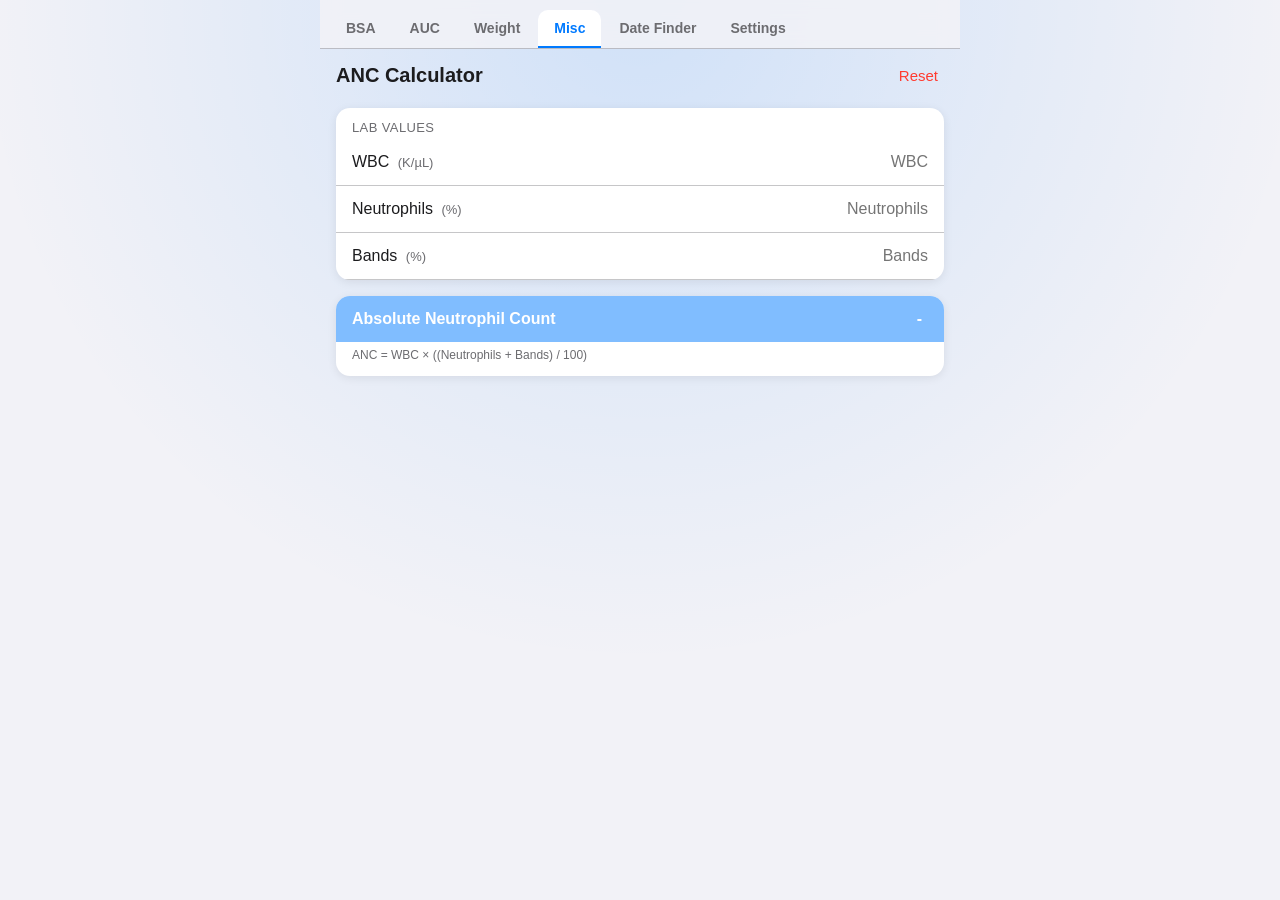
==== anc.html @ d6a299c2 "Replace per-page nav with a persistent horizontal tab bar; make BSA the default page - Full-viewport" ====
<!DOCTYPE html>
<html lang="en">
<head>
<meta charset="UTF-8">
<meta name="viewport" content="width=device-width, initial-scale=1.0">
<title>ANC Calculator - Onc Tools</title>
<link rel="stylesheet" href="css/style.css">
<script src="js/state.js"></script>
<script src="js/ui.js"></script>
<script>initChrome();</script>
</head>
<body>
<div class="page">
  <div id="pageHeader"></div>
  <main>
    <div class="card">
      <div class="card-header">Lab Values</div>

      <div class="field-row">
        <span class="field-label">WBC <span class="field-unit">(K/µL)</span></span>
        <div class="field-input-group"><input class="num-input" id="wbcInput" inputmode="decimal" placeholder="WBC"></div>
      </div>
      <div class="error-text" id="wbcError" hidden></div>

      <div class="field-row">
        <span class="field-label">Neutrophils <span class="field-unit">(%)</span></span>
        <div class="field-input-group"><input class="num-input" id="neutrophilsInput" inputmode="decimal" placeholder="Neutrophils"></div>
      </div>
      <div class="error-text" id="neutrophilsError" hidden></div>

      <div class="field-row">
        <span class="field-label">Bands <span class="field-unit">(%)</span></span>
        <div class="field-input-group"><input class="num-input" id="bandsInput" inputmode="decimal" placeholder="Bands"></div>
      </div>
      <div class="error-text" id="bandsError" hidden></div>

      <div class="warning-text" id="totalWarning" hidden></div>
      <div class="hint-text" id="totalHint" hidden></div>
    </div>

    <div class="card">
      <div class="result-row">
        <span>Absolute Neutrophil Count</span>
        <span class="value"><span id="ancValue">-</span><span class="unit" id="ancUnit"></span></span>
      </div>
      <div class="card-footer">ANC = WBC × ((Neutrophils + Bands) / 100)</div>
    </div>
  </main>
</div>

<script>
renderHeader(document.getElementById('pageHeader'), {
  active: 'misc',
  title: 'ANC Calculator',
  onReset: () => {}
});

const wbcInput = document.getElementById('wbcInput');
const neutrophilsInput = document.getElementById('neutrophilsInput');
const bandsInput = document.getElementById('bandsInput');
const wbcError = document.getElementById('wbcError');
const neutrophilsError = document.getElementById('neutrophilsError');
const bandsError = document.getElementById('bandsError');
const totalWarning = document.getElementById('totalWarning');
const totalHint = document.getElementById('totalHint');
const ancValue = document.getElementById('ancValue');
const ancUnit = document.getElementById('ancUnit');

let wbc = null, neutrophils = null, bands = null;

function validateTotal() {
  if (neutrophils !== null && bands !== null) {
    const total = neutrophils + bands;
    if (total > 100) {
      setError(totalWarning, 'Total (Neutrophils + Bands) cannot exceed 100%');
      totalHint.hidden = true;
    } else {
      totalWarning.hidden = true;
      totalHint.hidden = false;
      totalHint.textContent = `Total: ${total.toFixed(0)}%`;
    }
  } else {
    totalWarning.hidden = true;
    totalHint.hidden = true;
  }
}

function recalc() {
  if (wbc !== null && neutrophils !== null && bands !== null) {
    ancValue.textContent = Formulas.anc(wbc, neutrophils, bands).toFixed(2);
    ancUnit.textContent = ' K/µL';
  } else {
    ancValue.textContent = '-';
    ancUnit.textContent = '';
  }
}

wbcInput.addEventListener('input', () => {
  wbc = parseNum(wbcInput.value);
  const v = wbc ?? 0;
  if (v < 0) setError(wbcError, 'WBC cannot be negative');
  else if (v > 100) setError(wbcError, 'Please verify WBC value');
  else setError(wbcError, null);
  recalc();
});

neutrophilsInput.addEventListener('input', () => {
  neutrophils = parseNum(neutrophilsInput.value);
  const v = neutrophils ?? 0;
  if (v < 0) setError(neutrophilsError, 'Neutrophils cannot be negative');
  else if (v > 100) setError(neutrophilsError, 'Neutrophils cannot exceed 100%');
  else setError(neutrophilsError, null);
  validateTotal();
  recalc();
});

bandsInput.addEventListener('input', () => {
  bands = parseNum(bandsInput.value);
  const v = bands ?? 0;
  if (v < 0) setError(bandsError, 'Bands cannot be negative');
  else if (v > 100) setError(bandsError, 'Bands cannot exceed 100%');
  else setError(bandsError, null);
  validateTotal();
  recalc();
});
</script>
</body>
</html>
---- css/style.css ----
:root {
  --accent: #007AFF;
  --bg: #f2f2f7;
  --surface: #ffffff;
  --surface-2: #ffffff;
  --text: #1c1c1e;
  --text-secondary: #6c6c70;
  --border: rgba(60, 60, 67, 0.29);
  --danger: #ff3b30;
  --warning: #ff9500;
  --shadow: rgba(0, 0, 0, 0.08);
}

@media (prefers-color-scheme: dark) {
  :root:not([data-theme="light"]) {
    --bg: #000000;
    --surface: #1c1c1e;
    --surface-2: #2c2c2e;
    --text: #f2f2f7;
    --text-secondary: #98989f;
    --border: rgba(84, 84, 88, 0.6);
    --shadow: rgba(0, 0, 0, 0.4);
  }
}

:root[data-theme="dark"] {
  --bg: #000000;
  --surface: #1c1c1e;
  --surface-2: #2c2c2e;
  --text: #f2f2f7;
  --text-secondary: #98989f;
  --border: rgba(84, 84, 88, 0.6);
  --shadow: rgba(0, 0, 0, 0.4);
}

* { box-sizing: border-box; }

html {
  min-height: 100%;
  background:
    radial-gradient(circle at 50% 0%, color-mix(in srgb, var(--accent) 14%, transparent), transparent 60%) fixed,
    var(--bg);
}

body {
  margin: 0;
  padding: 0;
  min-height: 100vh;
  color: var(--text);
  font-family: -apple-system, BlinkMacSystemFont, "Segoe UI", Roboto, Helvetica, Arial, sans-serif;
}

.page {
  max-width: 640px;
  margin: 0 auto;
  min-height: 100vh;
  padding: 0 0 48px;
}

.tabbar {
  display: flex;
  overflow-x: auto;
  scrollbar-width: none;
  gap: 2px;
  padding: 10px 10px 0;
  position: sticky;
  top: 0;
  z-index: 10;
  background: color-mix(in srgb, var(--bg) 85%, transparent);
  backdrop-filter: blur(10px);
  border-bottom: 1px solid var(--border);
}

.tabbar::-webkit-scrollbar { display: none; }

.tab {
  flex: 0 0 auto;
  padding: 10px 16px;
  font-size: 14px;
  font-weight: 600;
  color: var(--text-secondary);
  text-decoration: none;
  white-space: nowrap;
  border-radius: 10px 10px 0 0;
  border-bottom: 2px solid transparent;
}

.tab.active {
  color: var(--accent);
  background: var(--surface);
  border-bottom: 2px solid var(--accent);
}

.subheader {
  display: flex;
  align-items: center;
  justify-content: space-between;
  gap: 8px;
  padding: 14px 16px 4px;
}

.subheader h1 {
  font-size: 20px;
  font-weight: 700;
  margin: 0;
}

.subheader .reset-btn {
  color: var(--danger);
  background: none;
  border: none;
  font-size: 15px;
  cursor: pointer;
  padding: 4px 6px;
  flex: 0 0 auto;
}

main {
  padding: 16px;
}

.card {
  background: var(--surface);
  border-radius: 14px;
  box-shadow: 0 2px 10px var(--shadow);
  margin-bottom: 16px;
  overflow: hidden;
}

.card-header {
  font-size: 13px;
  text-transform: uppercase;
  letter-spacing: 0.03em;
  color: var(--text-secondary);
  padding: 12px 16px 4px;
}

.card-footer {
  font-size: 12px;
  color: var(--text-secondary);
  padding: 6px 16px 14px;
}

.field-block {
  padding: 10px 16px;
  border-bottom: 1px solid var(--border);
}

.field-block:last-child { border-bottom: none; }

.field-row {
  display: flex;
  align-items: center;
  justify-content: space-between;
  gap: 10px;
  padding: 10px 16px;
  border-bottom: 1px solid var(--border);
}

.field-block .field-row {
  padding: 0;
  border-bottom: none;
}

.card > .field-row:last-child,
.card > a:last-child .field-row {
  border-bottom: none;
}

.field-label {
  font-size: 16px;
  white-space: nowrap;
}

.field-unit {
  color: var(--text-secondary);
  font-size: 13px;
  margin-left: 4px;
}

.field-input-group {
  display: flex;
  align-items: center;
  gap: 8px;
}

.num-input {
  width: 100px;
  text-align: right;
  font-size: 16px;
  border: none;
  background: transparent;
  color: var(--text);
  padding: 4px 0;
  font-variant-numeric: tabular-nums;
}

.num-input:focus { outline: none; }

.text-input {
  border: none;
  background: transparent;
  color: var(--text);
  font-size: 16px;
  padding: 4px 0;
}

.toggle-btn {
  min-width: 64px;
  padding: 6px 12px;
  border-radius: 8px;
  border: none;
  background: color-mix(in srgb, var(--accent) 12%, transparent);
  color: var(--accent);
  font-size: 14px;
  font-weight: 600;
  cursor: pointer;
}

.toggle-btn.imperial {
  background: color-mix(in srgb, var(--danger) 40%, transparent);
  color: #ffffff;
}

.result-row {
  display: flex;
  align-items: baseline;
  justify-content: space-between;
  padding: 14px 16px;
  background: color-mix(in srgb, var(--accent) 50%, var(--surface));
  font-weight: 700;
  color: #ffffff;
}

.result-row .value {
  display: flex;
  align-items: baseline;
  gap: 6px;
}

.result-row .unit {
  font-weight: 400;
  font-size: 13px;
  opacity: 0.85;
}

.result-row .placeholder {
  font-weight: 300;
  opacity: 0.8;
}

.error-text {
  color: var(--danger);
  font-size: 12px;
  padding: 2px 16px 6px;
}

.warning-text {
  color: var(--warning);
  font-size: 12px;
  font-weight: 600;
  padding: 2px 16px 6px;
}

.hint-text {
  color: var(--text-secondary);
  font-size: 12px;
  padding: 2px 16px 6px;
}

.calc-row {
  display: flex;
  align-items: center;
  gap: 6px;
  padding: 14px 16px;
  flex-wrap: nowrap;
}

.calc-row .op {
  color: var(--text-secondary);
}

.calc-row .num-input {
  width: 80px;
  text-align: center;
  font-weight: 700;
}

.calc-row .result {
  margin-left: auto;
  font-weight: 700;
  white-space: nowrap;
}

.segmented {
  display: flex;
  gap: 8px;
  padding: 12px 16px;
}

.segmented button {
  flex: 1;
  padding: 10px 0;
  border-radius: 8px;
  border: none;
  background: var(--surface-2);
  color: var(--text);
  font-size: 14px;
  font-weight: 600;
  cursor: pointer;
}

.segmented button.active {
  background: var(--accent);
  color: #ffffff;
}

.link-row {
  display: block;
  padding: 14px 16px;
  border-bottom: 1px solid var(--border);
  color: var(--text);
  text-decoration: none;
  font-size: 16px;
}

.link-row:last-child { border-bottom: none; }

.link-row:active { background: var(--surface-2); }

.color-swatches {
  display: flex;
  flex-wrap: wrap;
  gap: 10px;
  padding: 12px 16px;
}

.swatch {
  width: 34px;
  height: 34px;
  border-radius: 50%;
  border: 2px solid transparent;
  cursor: pointer;
}

.swatch.selected {
  border-color: var(--text);
}

select.pill-select {
  border: none;
  background: color-mix(in srgb, var(--accent) 12%, transparent);
  color: var(--accent);
  font-weight: 600;
  font-size: 14px;
  padding: 6px 10px;
  border-radius: 8px;
}

.date-picker-input {
  width: 100%;
  padding: 8px;
  font-size: 16px;
  border-radius: 10px;
  border: 1px solid var(--border);
  background: var(--surface-2);
  color: var(--text);
}

.date-result {
  border-radius: 12px;
  padding: 16px;
  background: color-mix(in srgb, var(--accent) 65%, var(--surface));
  color: #ffffff;
  margin-bottom: 16px;
}

.date-result .day {
  font-size: 20px;
  font-weight: 700;
  display: block;
  margin-bottom: 4px;
}

.date-result .datetime {
  font-size: 26px;
  font-weight: 600;
  display: flex;
  justify-content: space-between;
}

.date-sentence {
  text-align: center;
  color: var(--text-secondary);
  font-size: 14px;
  padding: 0 16px 12px;
}

.disclaimer {
  font-size: 11px;
  color: var(--text-secondary);
  text-align: center;
  padding: 24px 24px 8px;
  line-height: 1.5;
}
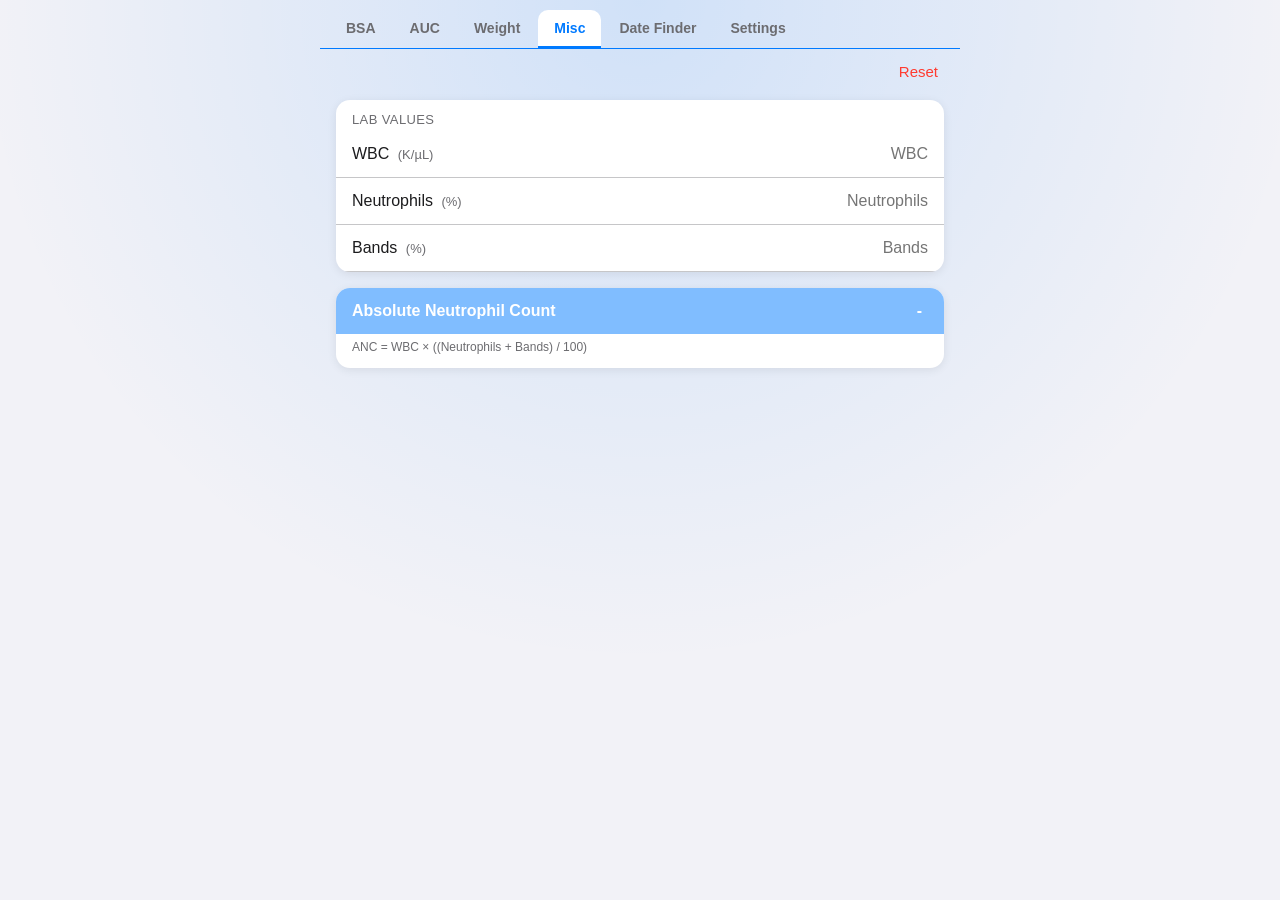
==== commit 850f4c5e: "Drop redundant page titles now that the active tab identifies the page renderHeader() no longer rend" ====
--- a/anc.html
+++ b/anc.html
@@ -51,7 +51,6 @@
 <script>
 renderHeader(document.getElementById('pageHeader'), {
   active: 'misc',
-  title: 'ANC Calculator',
   onReset: () => {}
 });
 
--- a/css/style.css
+++ b/css/style.css
@@ -57,6 +57,10 @@
   padding: 0 0 48px;
 }
 
+#pageHeader {
+  display: contents;
+}
+
 .tabbar {
   display: flex;
   overflow-x: auto;
@@ -66,9 +70,10 @@
   position: sticky;
   top: 0;
   z-index: 10;
-  background: color-mix(in srgb, var(--bg) 85%, transparent);
-  backdrop-filter: blur(10px);
-  border-bottom: 1px solid var(--border);
+  background:
+    radial-gradient(circle at 50% 0%, color-mix(in srgb, var(--accent) 14%, transparent), transparent 60%) fixed,
+    var(--bg);
+  border-bottom: 1px solid var(--accent);
 }
 
 .tabbar::-webkit-scrollbar { display: none; }
@@ -94,15 +99,9 @@
 .subheader {
   display: flex;
   align-items: center;
-  justify-content: space-between;
+  justify-content: flex-end;
   gap: 8px;
-  padding: 14px 16px 4px;
-}
-
-.subheader h1 {
-  font-size: 20px;
-  font-weight: 700;
-  margin: 0;
+  padding: 10px 16px 0;
 }
 
 .subheader .reset-btn {
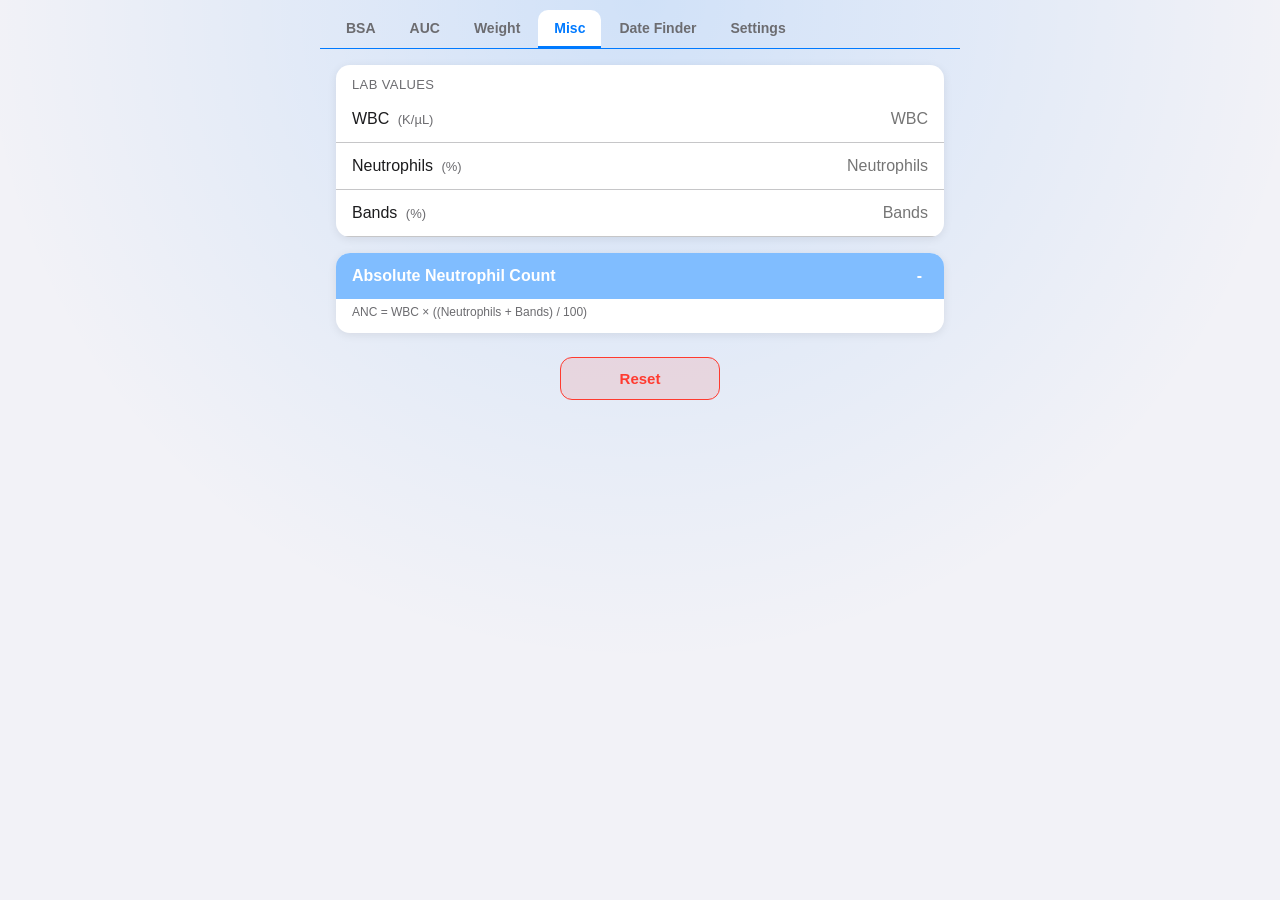
==== commit 81472bb1: "Move Reset to the bottom of each page and style it as a real button Reset now renders in a centered " ====
--- a/anc.html
+++ b/anc.html
@@ -45,14 +45,13 @@
       </div>
       <div class="card-footer">ANC = WBC × ((Neutrophils + Bands) / 100)</div>
     </div>
+    <div id="resetContainer"></div>
   </main>
 </div>
 
 <script>
-renderHeader(document.getElementById('pageHeader'), {
-  active: 'misc',
-  onReset: () => {}
-});
+renderHeader(document.getElementById('pageHeader'), { active: 'misc' });
+renderResetButton(document.getElementById('resetContainer'), () => {});
 
 const wbcInput = document.getElementById('wbcInput');
 const neutrophilsInput = document.getElementById('neutrophilsInput');
--- a/css/style.css
+++ b/css/style.css
@@ -96,22 +96,26 @@
   border-bottom: 2px solid var(--accent);
 }
 
-.subheader {
-  display: flex;
-  align-items: center;
-  justify-content: flex-end;
-  gap: 8px;
-  padding: 10px 16px 0;
-}
-
-.subheader .reset-btn {
+.reset-bar {
+  display: flex;
+  justify-content: center;
+  padding: 8px 16px 24px;
+}
+
+.btn-reset {
+  min-width: 160px;
+  padding: 12px 28px;
+  border-radius: 12px;
+  border: 1px solid var(--danger);
+  background: color-mix(in srgb, var(--danger) 12%, transparent);
   color: var(--danger);
-  background: none;
-  border: none;
   font-size: 15px;
+  font-weight: 600;
   cursor: pointer;
-  padding: 4px 6px;
-  flex: 0 0 auto;
+}
+
+.btn-reset:active {
+  background: color-mix(in srgb, var(--danger) 24%, transparent);
 }
 
 main {
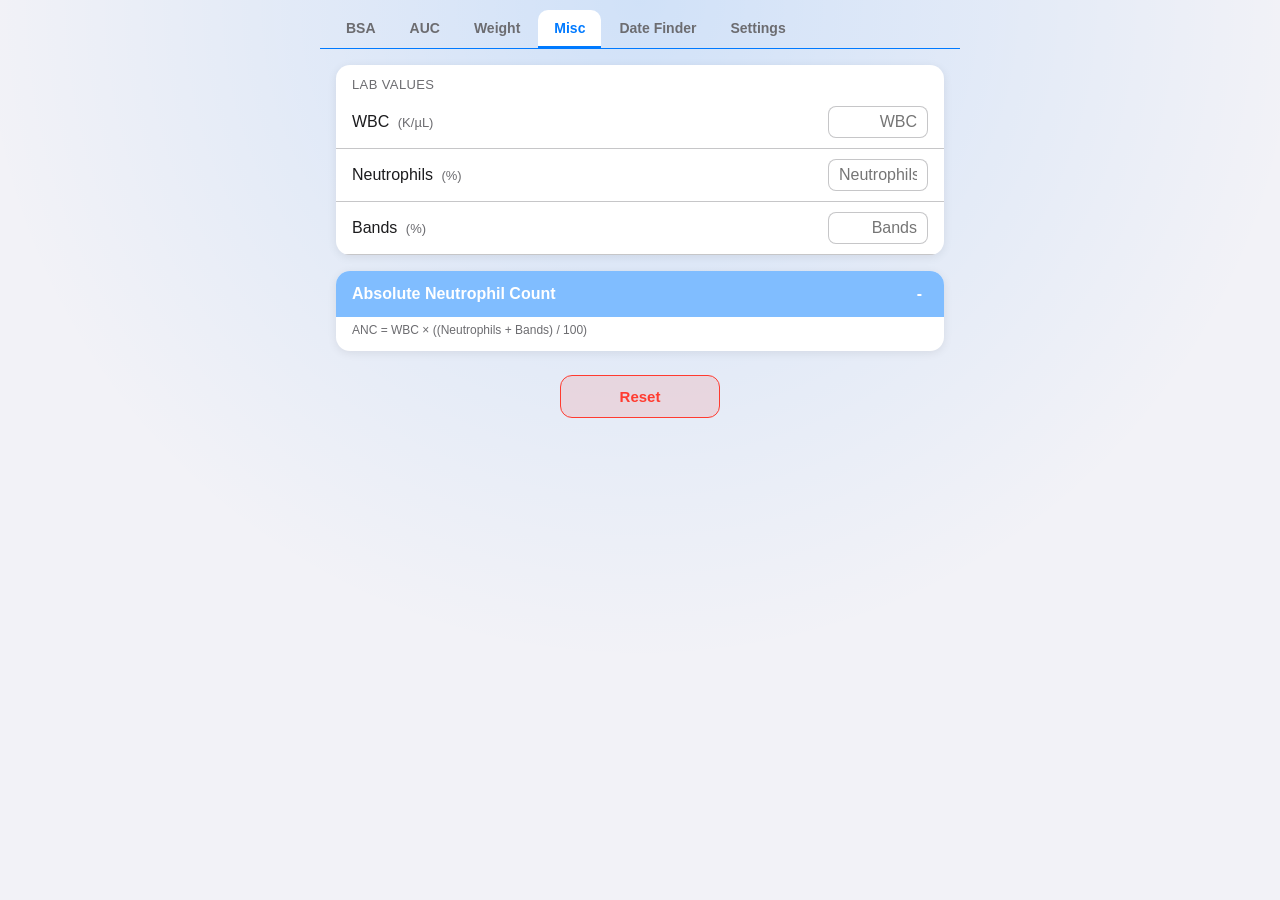
==== commit 29810672: "Misc page: list ANC, Corrected Calcium, and CrCl/eGFR in one accordion card Extracted the three calc" ====
--- a/anc.html
+++ b/anc.html
@@ -7,44 +7,14 @@
 <link rel="stylesheet" href="css/style.css">
 <script src="js/state.js"></script>
 <script src="js/ui.js"></script>
+<script src="js/calculators.js"></script>
 <script>initChrome();</script>
 </head>
 <body>
 <div class="page">
   <div id="pageHeader"></div>
   <main>
-    <div class="card">
-      <div class="card-header">Lab Values</div>
-
-      <div class="field-row">
-        <span class="field-label">WBC <span class="field-unit">(K/µL)</span></span>
-        <div class="field-input-group"><input class="num-input" id="wbcInput" inputmode="decimal" placeholder="WBC"></div>
-      </div>
-      <div class="error-text" id="wbcError" hidden></div>
-
-      <div class="field-row">
-        <span class="field-label">Neutrophils <span class="field-unit">(%)</span></span>
-        <div class="field-input-group"><input class="num-input" id="neutrophilsInput" inputmode="decimal" placeholder="Neutrophils"></div>
-      </div>
-      <div class="error-text" id="neutrophilsError" hidden></div>
-
-      <div class="field-row">
-        <span class="field-label">Bands <span class="field-unit">(%)</span></span>
-        <div class="field-input-group"><input class="num-input" id="bandsInput" inputmode="decimal" placeholder="Bands"></div>
-      </div>
-      <div class="error-text" id="bandsError" hidden></div>
-
-      <div class="warning-text" id="totalWarning" hidden></div>
-      <div class="hint-text" id="totalHint" hidden></div>
-    </div>
-
-    <div class="card">
-      <div class="result-row">
-        <span>Absolute Neutrophil Count</span>
-        <span class="value"><span id="ancValue">-</span><span class="unit" id="ancUnit"></span></span>
-      </div>
-      <div class="card-footer">ANC = WBC × ((Neutrophils + Bands) / 100)</div>
-    </div>
+    <div id="ancContainer"></div>
     <div id="resetContainer"></div>
   </main>
 </div>
@@ -52,75 +22,7 @@
 <script>
 renderHeader(document.getElementById('pageHeader'), { active: 'misc' });
 renderResetButton(document.getElementById('resetContainer'), () => {});
-
-const wbcInput = document.getElementById('wbcInput');
-const neutrophilsInput = document.getElementById('neutrophilsInput');
-const bandsInput = document.getElementById('bandsInput');
-const wbcError = document.getElementById('wbcError');
-const neutrophilsError = document.getElementById('neutrophilsError');
-const bandsError = document.getElementById('bandsError');
-const totalWarning = document.getElementById('totalWarning');
-const totalHint = document.getElementById('totalHint');
-const ancValue = document.getElementById('ancValue');
-const ancUnit = document.getElementById('ancUnit');
-
-let wbc = null, neutrophils = null, bands = null;
-
-function validateTotal() {
-  if (neutrophils !== null && bands !== null) {
-    const total = neutrophils + bands;
-    if (total > 100) {
-      setError(totalWarning, 'Total (Neutrophils + Bands) cannot exceed 100%');
-      totalHint.hidden = true;
-    } else {
-      totalWarning.hidden = true;
-      totalHint.hidden = false;
-      totalHint.textContent = `Total: ${total.toFixed(0)}%`;
-    }
-  } else {
-    totalWarning.hidden = true;
-    totalHint.hidden = true;
-  }
-}
-
-function recalc() {
-  if (wbc !== null && neutrophils !== null && bands !== null) {
-    ancValue.textContent = Formulas.anc(wbc, neutrophils, bands).toFixed(2);
-    ancUnit.textContent = ' K/µL';
-  } else {
-    ancValue.textContent = '-';
-    ancUnit.textContent = '';
-  }
-}
-
-wbcInput.addEventListener('input', () => {
-  wbc = parseNum(wbcInput.value);
-  const v = wbc ?? 0;
-  if (v < 0) setError(wbcError, 'WBC cannot be negative');
-  else if (v > 100) setError(wbcError, 'Please verify WBC value');
-  else setError(wbcError, null);
-  recalc();
-});
-
-neutrophilsInput.addEventListener('input', () => {
-  neutrophils = parseNum(neutrophilsInput.value);
-  const v = neutrophils ?? 0;
-  if (v < 0) setError(neutrophilsError, 'Neutrophils cannot be negative');
-  else if (v > 100) setError(neutrophilsError, 'Neutrophils cannot exceed 100%');
-  else setError(neutrophilsError, null);
-  validateTotal();
-  recalc();
-});
-
-bandsInput.addEventListener('input', () => {
-  bands = parseNum(bandsInput.value);
-  const v = bands ?? 0;
-  if (v < 0) setError(bandsError, 'Bands cannot be negative');
-  else if (v > 100) setError(bandsError, 'Bands cannot exceed 100%');
-  else setError(bandsError, null);
-  validateTotal();
-  recalc();
-});
+renderANCCalculator(document.getElementById('ancContainer'));
 </script>
 </body>
 </html>
--- a/css/style.css
+++ b/css/style.css
@@ -170,6 +170,15 @@
   border-bottom: none;
 }
 
+.field-row.no-divider {
+  border-bottom: none;
+}
+
+.card.no-dividers .field-row,
+.card.no-dividers .field-block {
+  border-bottom: none;
+}
+
 .field-label {
   font-size: 16px;
   white-space: nowrap;
@@ -191,21 +200,31 @@
   width: 100px;
   text-align: right;
   font-size: 16px;
-  border: none;
-  background: transparent;
-  color: var(--text);
-  padding: 4px 0;
+  border: 1px solid var(--border);
+  border-radius: 8px;
+  background: var(--surface-2);
+  color: var(--text);
+  padding: 6px 10px;
   font-variant-numeric: tabular-nums;
 }
 
-.num-input:focus { outline: none; }
+.num-input:focus {
+  outline: none;
+  border-color: var(--accent);
+}
 
 .text-input {
-  border: none;
-  background: transparent;
+  border: 1px solid var(--border);
+  border-radius: 8px;
+  background: var(--surface-2);
   color: var(--text);
   font-size: 16px;
-  padding: 4px 0;
+  padding: 6px 10px;
+}
+
+.text-input:focus {
+  outline: none;
+  border-color: var(--accent);
 }
 
 .toggle-btn {
@@ -225,6 +244,12 @@
   color: #ffffff;
 }
 
+.toggle-btn.static {
+  display: inline-block;
+  text-align: center;
+  cursor: default;
+}
+
 .result-row {
   display: flex;
   align-items: baseline;
@@ -284,7 +309,8 @@
 }
 
 .calc-row .num-input {
-  width: 80px;
+  width: 96px;
+  padding: 6px 6px;
   text-align: center;
   font-weight: 700;
 }
@@ -318,6 +344,27 @@
   color: #ffffff;
 }
 
+.segmented-inline {
+  display: flex;
+  gap: 6px;
+}
+
+.segmented-inline button {
+  padding: 6px 10px;
+  border-radius: 8px;
+  border: none;
+  background: var(--surface-2);
+  color: var(--text);
+  font-size: 13px;
+  font-weight: 600;
+  cursor: pointer;
+}
+
+.segmented-inline button.active {
+  background: var(--accent);
+  color: #ffffff;
+}
+
 .link-row {
   display: block;
   padding: 14px 16px;
@@ -330,6 +377,48 @@
 .link-row:last-child { border-bottom: none; }
 
 .link-row:active { background: var(--surface-2); }
+
+.accordion-item {
+  border-bottom: 1px solid var(--border);
+}
+
+.accordion-item:last-child {
+  border-bottom: none;
+}
+
+.accordion-toggle {
+  display: flex;
+  align-items: center;
+  justify-content: space-between;
+  width: 100%;
+  padding: 14px 16px;
+  border: none;
+  background: none;
+  color: var(--text);
+  font-size: 16px;
+  font-family: inherit;
+  text-align: left;
+  cursor: pointer;
+}
+
+.accordion-toggle:active {
+  background: var(--surface-2);
+}
+
+.accordion-toggle .chevron {
+  color: var(--text-secondary);
+  font-size: 18px;
+  transition: transform 0.15s ease;
+}
+
+.accordion-toggle[aria-expanded="true"] .chevron {
+  transform: rotate(90deg);
+  color: var(--accent);
+}
+
+.accordion-panel {
+  padding-bottom: 8px;
+}
 
 .color-swatches {
   display: flex;
@@ -399,6 +488,14 @@
   padding: 0 16px 12px;
 }
 
+.formula-note {
+  font-size: 12px;
+  color: var(--text-secondary);
+  text-align: center;
+  padding: 4px 24px 8px;
+  margin: 0;
+}
+
 .disclaimer {
   font-size: 11px;
   color: var(--text-secondary);
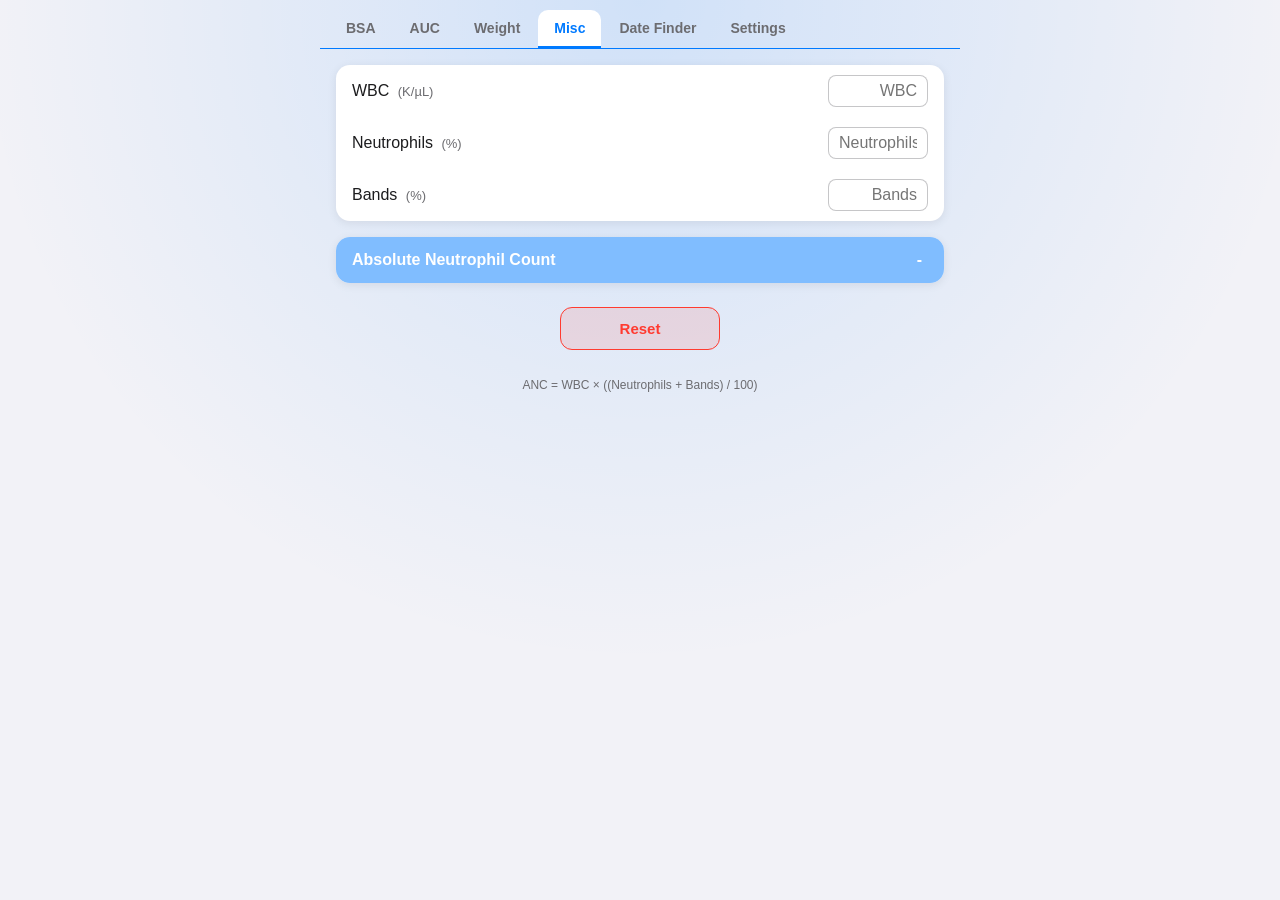
==== commit 33865bab: "Make ANC/Calcium/CrCl-eGFR match the BSA/AUC visual style - Dropped the "Lab Values"/"Patient Inform" ====
--- a/anc.html
+++ b/anc.html
@@ -16,6 +16,7 @@
   <main>
     <div id="ancContainer"></div>
     <div id="resetContainer"></div>
+    <p class="formula-note">ANC = WBC × ((Neutrophils + Bands) / 100)</p>
   </main>
 </div>
 
--- a/css/style.css
+++ b/css/style.css
@@ -378,46 +378,35 @@
 
 .link-row:active { background: var(--surface-2); }
 
-.accordion-item {
+.subtabbar {
+  display: flex;
+  overflow-x: auto;
+  scrollbar-width: none;
+  gap: 2px;
+  padding: 12px 10px 0;
   border-bottom: 1px solid var(--border);
 }
 
-.accordion-item:last-child {
-  border-bottom: none;
-}
-
-.accordion-toggle {
-  display: flex;
-  align-items: center;
-  justify-content: space-between;
-  width: 100%;
-  padding: 14px 16px;
+.subtabbar::-webkit-scrollbar { display: none; }
+
+.subtab {
+  flex: 0 0 auto;
+  padding: 8px 14px;
   border: none;
   background: none;
-  color: var(--text);
-  font-size: 16px;
+  border-radius: 8px 8px 0 0;
+  border-bottom: 2px solid transparent;
+  color: var(--text-secondary);
+  font-size: 13px;
+  font-weight: 600;
   font-family: inherit;
-  text-align: left;
-  cursor: pointer;
-}
-
-.accordion-toggle:active {
-  background: var(--surface-2);
-}
-
-.accordion-toggle .chevron {
-  color: var(--text-secondary);
-  font-size: 18px;
-  transition: transform 0.15s ease;
-}
-
-.accordion-toggle[aria-expanded="true"] .chevron {
-  transform: rotate(90deg);
+  cursor: pointer;
+}
+
+.subtab.active {
   color: var(--accent);
-}
-
-.accordion-panel {
-  padding-bottom: 8px;
+  background: var(--surface);
+  border-bottom: 2px solid var(--accent);
 }
 
 .color-swatches {
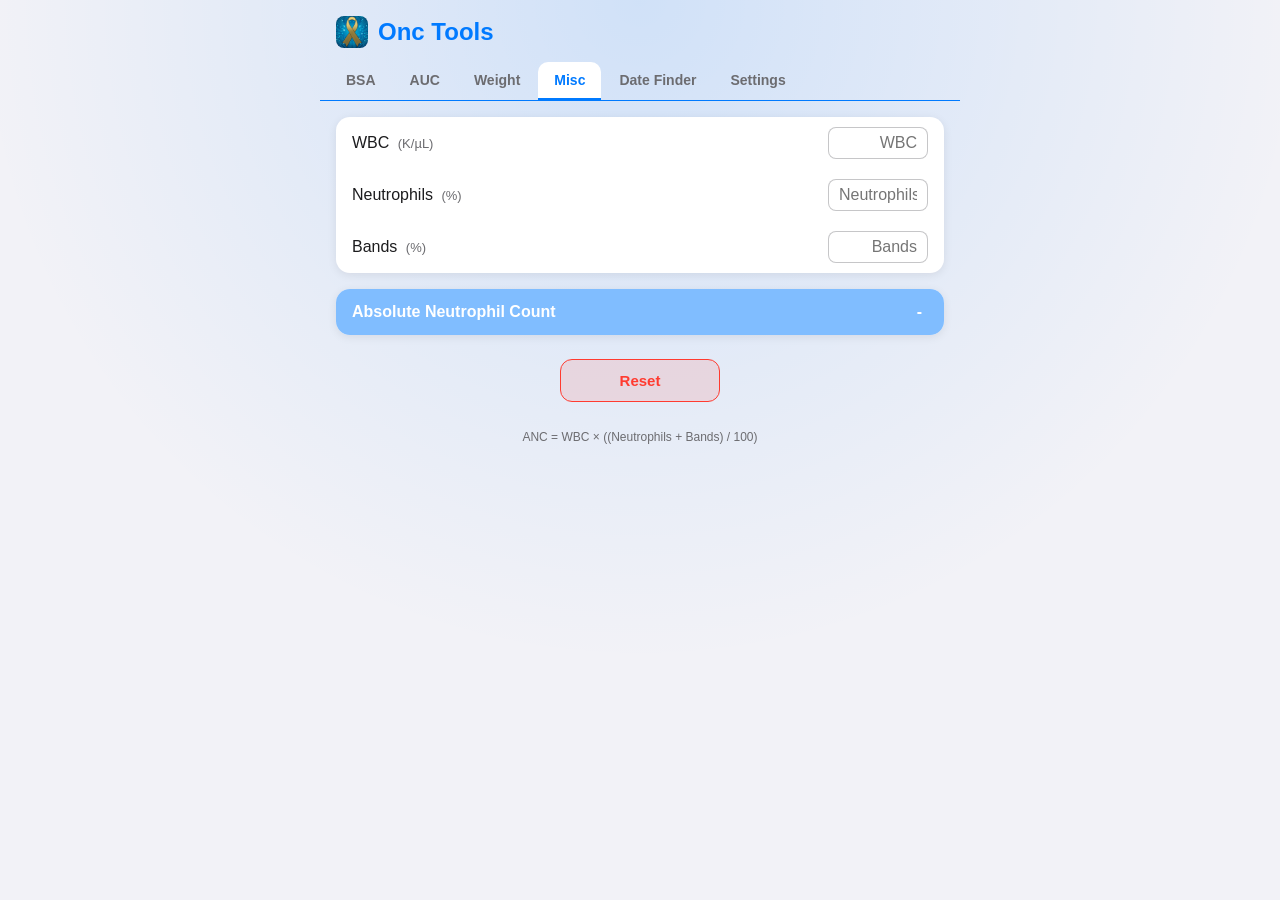
==== commit b0b2628c: "Add favicon and iOS home-screen support Generated favicon-32.png and apple-touch-icon.png (180x180) " ====
--- a/anc.html
+++ b/anc.html
@@ -5,6 +5,10 @@
 <meta name="viewport" content="width=device-width, initial-scale=1.0">
 <title>ANC Calculator - Onc Tools</title>
 <link rel="stylesheet" href="css/style.css">
+<link rel="icon" type="image/png" href="img/favicon-32.png">
+<link rel="apple-touch-icon" href="img/apple-touch-icon.png">
+<meta name="apple-mobile-web-app-capable" content="yes">
+<meta name="apple-mobile-web-app-title" content="Onc Tools">
 <script src="js/state.js"></script>
 <script src="js/ui.js"></script>
 <script src="js/calculators.js"></script>
--- a/css/style.css
+++ b/css/style.css
@@ -61,6 +61,24 @@
   display: contents;
 }
 
+.site-title {
+  display: flex;
+  align-items: center;
+  gap: 10px;
+  padding: 16px 16px 4px;
+  font-size: 24px;
+  font-weight: 800;
+  color: var(--accent);
+}
+
+.site-logo {
+  width: 32px;
+  height: 32px;
+  border-radius: 8px;
+  object-fit: cover;
+  flex: 0 0 auto;
+}
+
 .tabbar {
   display: flex;
   overflow-x: auto;
@@ -454,27 +472,21 @@
   background: color-mix(in srgb, var(--accent) 65%, var(--surface));
   color: #ffffff;
   margin-bottom: 16px;
+  text-align: center;
 }
 
 .date-result .day {
-  font-size: 20px;
+  display: block;
+  font-size: 15px;
+  font-weight: 600;
+  opacity: 0.9;
+  margin-bottom: 4px;
+}
+
+.date-result .date {
+  display: block;
+  font-size: 24px;
   font-weight: 700;
-  display: block;
-  margin-bottom: 4px;
-}
-
-.date-result .datetime {
-  font-size: 26px;
-  font-weight: 600;
-  display: flex;
-  justify-content: space-between;
-}
-
-.date-sentence {
-  text-align: center;
-  color: var(--text-secondary);
-  font-size: 14px;
-  padding: 0 16px 12px;
 }
 
 .formula-note {
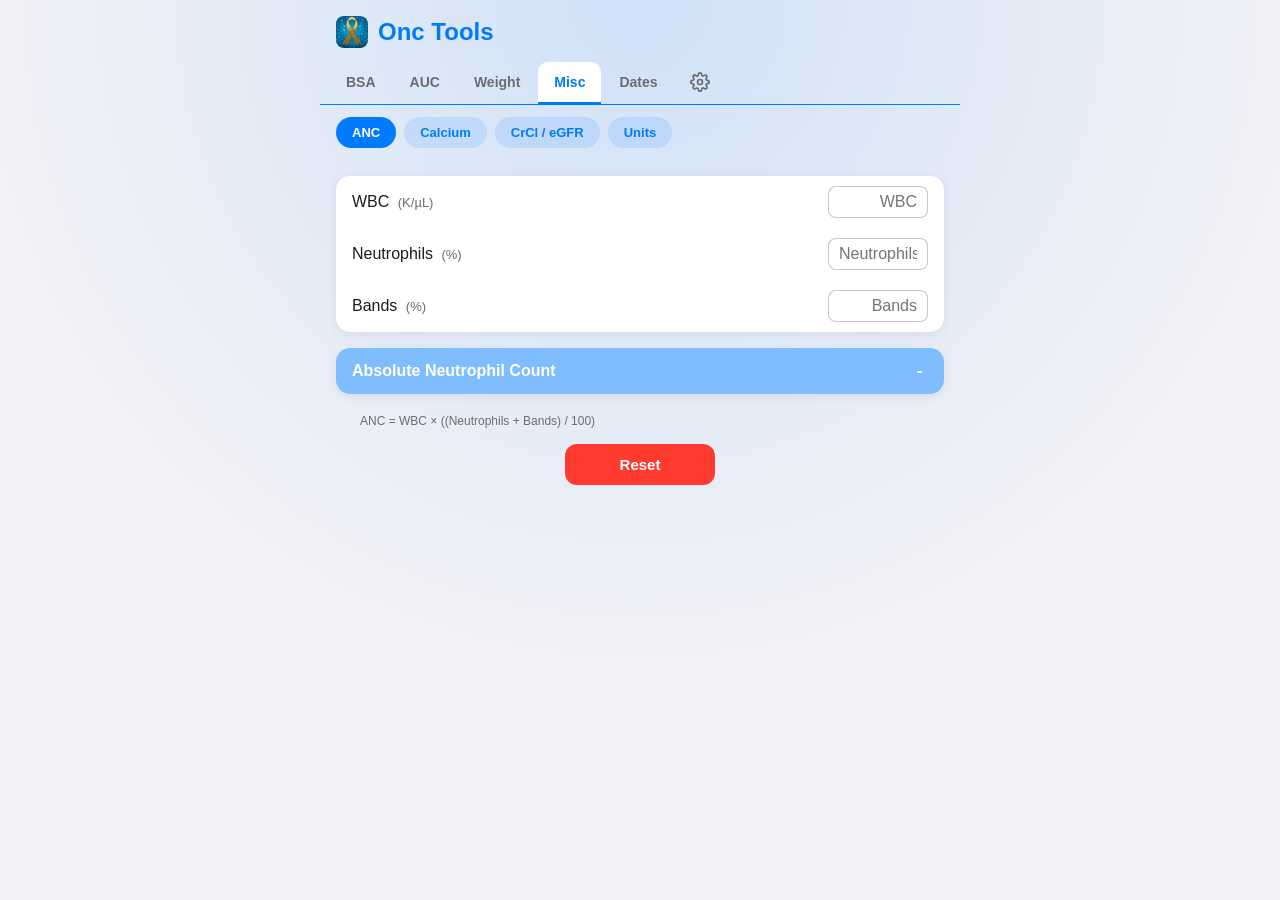
==== commit f6d33df7: "Clean up orphaned pages, fix Age persistence, remove dead CSS - Convert anc.html/calcium.html/gfr.ht" ====
--- a/anc.html
+++ b/anc.html
@@ -2,32 +2,11 @@
 <html lang="en">
 <head>
 <meta charset="UTF-8">
-<meta name="viewport" content="width=device-width, initial-scale=1.0">
+<meta http-equiv="refresh" content="0; url=misc.html">
 <title>ANC Calculator - Onc Tools</title>
-<link rel="stylesheet" href="css/style.css">
-<link rel="icon" type="image/png" href="img/favicon-32.png">
-<link rel="apple-touch-icon" href="img/apple-touch-icon.png">
-<meta name="apple-mobile-web-app-capable" content="yes">
-<meta name="apple-mobile-web-app-title" content="Onc Tools">
-<script src="js/state.js"></script>
-<script src="js/ui.js"></script>
-<script src="js/calculators.js"></script>
-<script>initChrome();</script>
+<script>location.replace('misc.html');</script>
 </head>
 <body>
-<div class="page">
-  <div id="pageHeader"></div>
-  <main>
-    <div id="ancContainer"></div>
-    <div id="resetContainer"></div>
-    <p class="formula-note">ANC = WBC × ((Neutrophils + Bands) / 100)</p>
-  </main>
-</div>
-
-<script>
-renderHeader(document.getElementById('pageHeader'), { active: 'misc' });
-renderResetButton(document.getElementById('resetContainer'), () => {});
-renderANCCalculator(document.getElementById('ancContainer'));
-</script>
+<p><a href="misc.html">Continue to ANC Calculator</a></p>
 </body>
 </html>
